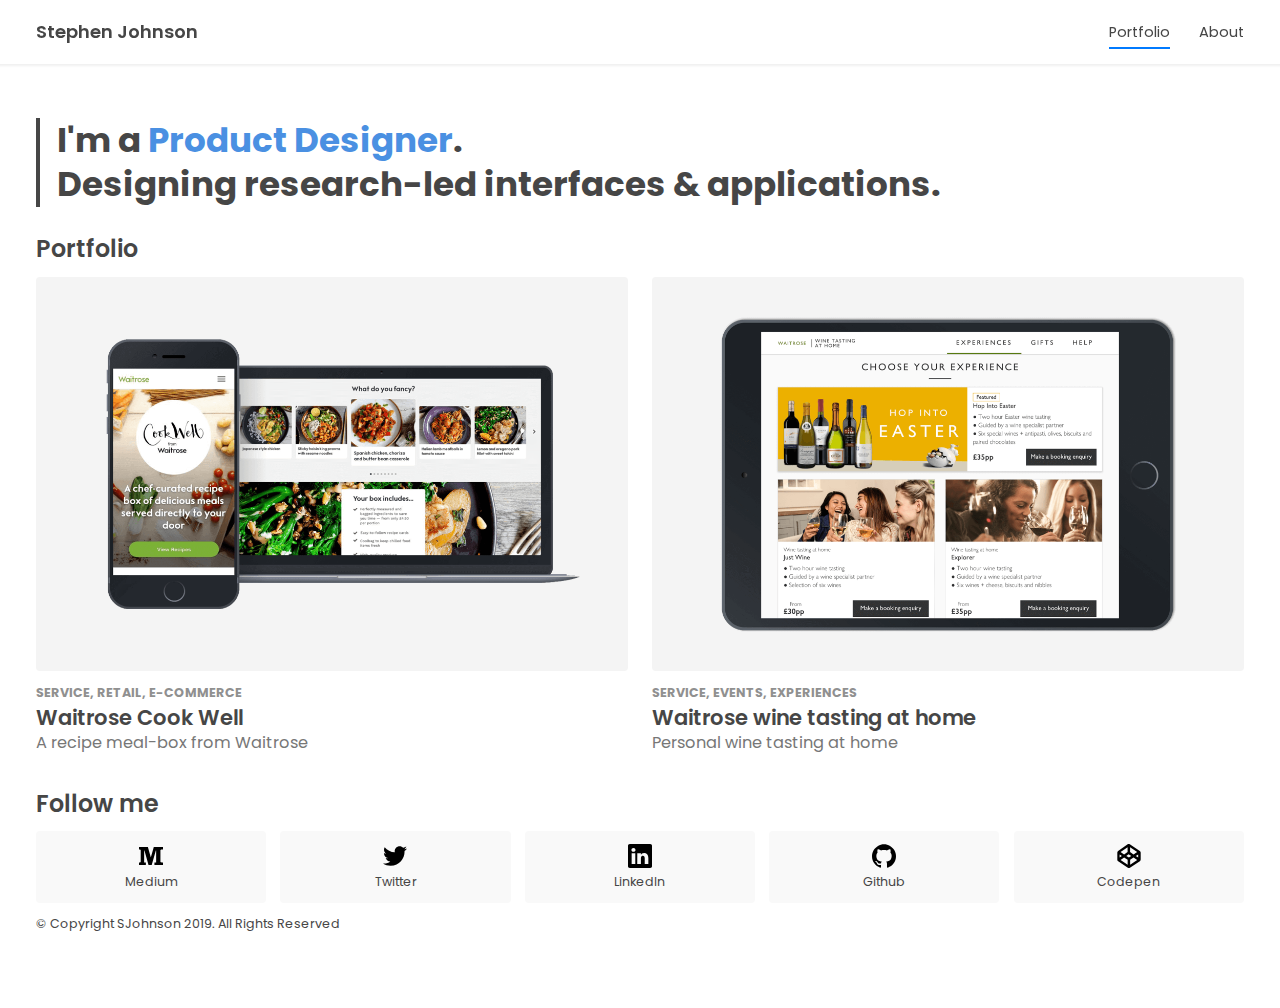
==== index.html @ a0d69700 "-" ====
<!DOCTYPE html>
<html lang="en" >
<head>
<meta charset="UTF-8">
<meta name="viewport" content="width=device-width, initial-scale=1.0">
    <!-- Primary Meta Tags -->
<title>SJohnson | Product Designer Portfolio</title>
<meta name="title" content="SJohnson | Product Designer Portfolio">
<meta name="description" content="I'm a Product Designer. Designing research-led interfaces & applications. I am experienced working in lean start-ups and global premium brands.">

<!-- Open Graph / Facebook -->
<meta property="og:type" content="website">
<meta property="og:url" content="https://s-j-j.github.io/johnson/index.html">
<meta property="og:title" content="SJohnson | Product Designer Portfolio">
<meta property="og:description" content="I'm a Product Designer. Designing research-led interfaces & applications. I am experienced working in lean start-ups and global premium brands.">
<meta property="og:image" content="img/portfolio_wine-tasting.png">

<!-- Twitter -->
<meta property="twitter:card" content="summary_large_image">
<meta property="twitter:url" content="https://s-j-j.github.io/johnson/index.html">
<meta property="twitter:title" content="SJohnson | Product Designer Portfolio">
<meta property="twitter:description" content="I'm a Product Designer. Designing research-led interfaces & applications. I am experienced working in lean start-ups and global premium brands.">
<meta property="twitter:image" content="img/portfolio_wine-tasting.png">

<link rel="stylesheet" type="text/css" href="style.css">
<link href="https://fonts.googleapis.com/css?family=Poppins:400,600,700" rel="stylesheet">


<link rel="icon" href="img/cropped-favicon-32x32.png" sizes="32x32">
<link rel="icon" href="img/cropped-favicon-192x192.png" sizes="192x192">
<link rel="apple-touch-icon-precomposed" href="img/cropped-favicon-180x180.png">
<meta name="msapplication-TileImage" content="img/cropped-favicon-270x270.png">
</head>

<body>
<div class="container">
    <nav class="nav-container">
        <div class="nav__main">
        <div class="nav__logo">
            <a href="https://sjohnson.co.uk">Stephen Johnson</a></div>
        <ul>
          <li><a class="active-item" href="https://sjohnson.co.uk" aria-label="Portfolio">Portfolio</a></li>
          <li><a href="about.html" aria-label="About">About</a></li>
        </ul>
        </div>
    </nav>
<div class="page">

<header>
    <h1 class="quote">I'm a <span style="color:#4A90E2;">Product Designer</span>.<br>Designing research-led interfaces & applications.</h1>
</header>

<h2>Portfolio</h2>
<section class="section__portfolio">
  <article class="portfolio-item">
        <a href="portfolio/waitrose-cookwell.html" aria-label="Waitrose Cook Well portfolio project. View project.">
        <div class="portfolio-item__header">
            <img src="img/portfolio_cookwell.png">
        </div>
        <div class="portfolio-item__description">
            <div class="portfolio-meta">Service, retail, e-commerce</div>
            <div><h3>Waitrose Cook Well</h4></div>
            <div class="portfolio__description-body">A recipe meal-box from Waitrose</div>
        </div>
        </a>
    </article>

    <article class="portfolio-item">
            <a href="portfolio/waitrose-wine-tasting.html" aria-label="Waitrose Cook Well portfolio project. View project.">
            <div class="portfolio-item__header">
                <img src="img/portfolio_wine-tasting.png">
            </div>
            <div class="portfolio-item__description">
                <div class="portfolio-meta">Service, events, experiences</div>
                <div><h3>Waitrose wine tasting at home</h4></div>
                <div class="portfolio__description-body">Personal wine tasting at home</div>
            </div>
            </a>
        </article>
</section>


<h2>Follow me</h2>
<section class="section__social">
    <a class="social__item" href="https://medium.com/@stothejj" target="_blank" rel="noopener" aria-label="Follow me on Medium">
        <div class="social__item__content">
            <div class="social__item-icon"><img width="24" height="24" title="Medium" src="[data-uri]" /></div>
            <div class="social__item-label">Medium</div>
        </div>
    </a>

    <a class="social__item" href="https://twitter.com/stothejj" target="_blank" rel="noopener" aria-label="Follow me on Twitter">
            <div class="social__item__content">
                <div class="social__item-icon"><img width="24" height="24" title="Twitter" src="[data-uri]" /></div>
                <div class="social__item-label">Twitter</div>
            </div>
    </a>

    
    <a class="social__item" href="https://www.linkedin.com/in/stothejj/" target="_blank" rel="noopener" aria-label="Follow me on LinkedIn">
            <div class="social__item__content">
                <div class="social__item-icon"><img width="24" height="24" title="LinkedIn" src="[data-uri]" /></div>
                <div class="social__item-label">LinkedIn</div>
            </div>
    </a>

    <a class="social__item" href="https://github.com/S-J-J" target="_blank" rel="noopener" aria-label="Follow me on Github">
            <div class="social__item__content">
                <div class="social__item-icon"><img width="24" height="24" title="Github" src="[data-uri]" /></div>
                <div class="social__item-label">Github</div>
            </div>
    </a>
    
    <a class="social__item" href="https://codepen.io/stothejj/" target="_blank" rel="noopener" aria-label="Follow me on Codepen">
            <div class="social__item__content">
                <div class="social__item-icon"><img width="24" height="24" title="Codepen" src="[data-uri]" /></div>
                <div class="social__item-label">Codepen</div>
            </div>
    </a>
</section>
</body>

<footer>
        © Copyright SJohnson 2019. All Rights Reserved
</footer>
</div>
</div>
</html>
---- style.css ----
:root {
    /* color */
    --primary-background: #ffffff;
    --secondary-background: rgb(249, 249, 249);
    --hover-background: rgb(240, 240, 240);
    --primary-color: rgb(70, 70, 70);
    --secondary-color: #00823B;
    --interactive-color: rgb(0, 122, 255);  
    --primary-button: rgb(241, 241, 241);
    --primary-text: #050505;
    --primary-text-invert: #ffffff;
    --secondary-text: rgb(126, 126, 126);
    --divider-color: #e6e6e6;
    --nav-color: #000000;
    --meta: rgb(144, 144, 144);
    --body: rgb(119, 119, 119);

    /* typography */
    --step-up-5: 1.9em;
    --step-up-4: 1.7511em;
    --step-up-3: 1.5157em;
    --step-up-2: 1.3195em;
    --step-up-1: 1.1487em;
    --step-up-0: 1em;
    --step-down-1: 0.9em;
    --step-down-2: 0.7em;

    /* spacing */
    --space-x1: 0.5em;
    --space-x2: 1.0em;
    --space-x3: 1.5em;
    --space-x4: 2.0em;
    --space-x5: 2.5em;

  }

* {
    -webkit-font-smoothing: antialiased;
    -moz-osx-font-smoothing: grayscale;
    margin: 0;
    font-family: "Poppins","SF Pro Icons","Helvetica Neue","Helvetica","Arial",sans-serif;
    line-height: 1.3;
  }


  @media (max-width: 600px) {
    html {
      font-size: 16px;
    }
  }
  
  @media (min-width: 600px) {
    html {
      font-size: 16px;
    }
  }
  
  @media (min-width: 1200px) {
    html {
      font-size: 18px;
    }
  }

html, body {
  width: 100%;
  height: 100%;
  background-color: var(--primary-background);
  color: var(--primary-color);
}

.container {
  background-color: none;
}

.page {
  padding-top: 64px;
  max-width: 1440px;
  margin: auto;

    -webkit-animation: fadein 0.5s; /* Safari, Chrome and Opera > 12.1 */
       -moz-animation: fadein 0.5s; /* Firefox < 16 */
        -ms-animation: fadein 0.5s; /* Internet Explorer */
         -o-animation: fadein 0.5s; /* Opera < 12.1 */
            animation: fadein 0.5s;
}

@keyframes fadein {
    from { opacity: 0; }
    to   { opacity: 1; }
}

/* Firefox < 16 */
@-moz-keyframes fadein {
    from { opacity: 0; }
    to   { opacity: 1; }
}

/* Safari, Chrome and Opera > 12.1 */
@-webkit-keyframes fadein {
    from { opacity: 0; }
    to   { opacity: 1; }
}

/* Internet Explorer */
@-ms-keyframes fadein {
    from { opacity: 0; }
    to   { opacity: 1; }
}

/* Opera < 12.1 */
@-o-keyframes fadein {
    from { opacity: 0; }
    to   { opacity: 1; }
}

@media (max-width: 600px) {
  .page {
    padding-left: 1em;
    padding-right: 1em;
  }
}

@media (min-width: 600px) {
  .page {
    padding-left: 2em;
    padding-right: 2em;
  }
}

nav {
  display: flex;
  background-color: var(--primary-background);
  height: 64px;
  -webkit-box-shadow: 0 0px 2px 2px rgba(153, 153, 153, 0.15);
    -moz-box-shadow: 0 0px 2px 2px rgba(153, 153, 153, 0.15);
    box-shadow: 0 0px 2px 2px rgba(153, 153, 153, 0.15);
}

.nav-container {
  position: fixed;
    width: 100%;
    z-index: 1;
}

.nav__main{
  display: inline-flex;
  align-items: center;
  padding: 1em;
  justify-content: space-between;
  max-width: 1440px;
  width: 100%;
  margin: auto;
}

@media (min-width: 600px) {
  .nav__main {
    padding-left: 2em;
    padding-right: 2em;
  }
}

.nav__logo {
  font-size: var(--step-up-0);
  font-weight: 600;
  
}

  /* Icons */
.icon-sm {
  width: 1em;
  height: 1em;
  margin: 0.5em
}

.icon-md {
  width: 2em;
  height: 2em;
}

.icon-chevron-left {
  background-image: url("[data-uri]");
}

.icon-chevron-right {
  background-image: url("[data-uri]");
  -moz-transform: scaleX(-1);
        -o-transform: scaleX(-1);
        -webkit-transform: scaleX(-1);
        transform: scaleX(-1);
}

.icon-social-medium {
  background-image: url("[data-uri]");
}



a {
  text-decoration: none;
  list-style: none;
  color: var(--primary-color);
}

nav ul, nav ul a {
  display: flex;
  text-decoration: none;
  list-style: none;
  font-size: var(--step-down-1);
  color: var(--primary-color);
}

@media (max-width: 600px) {
  .nav ul, nav ul a {
    margin-left: 2em;
  }
}

@media (min-width: 600px) {
  .nav ul, nav ul a {
    margin-left: 2em;
  }
}

nav ul li a {
  position: relative;
  text-decoration: none;
}

nav ul li a:before {
  content: "";
  position: absolute;
  width: 100%;
  height: 2px;
  bottom: -8px;
  left: 0;
  background-color: var(--interactive-color);
  color: black;
  visibility: hidden;
  -webkit-transform: scaleX(0);
  transform: scaleX(0);
  -webkit-transition: all 0.2s ease-in-out 0s;
  transition: all 0.2s ease-in-out 0s;
}

nav ul li a:hover:before {
  visibility: visible;
  -webkit-transform: scaleX(1);
  transform: scaleX(1);
}

.active-item:after {
  content: "";
  position: absolute;
  width: 100%;
  height: 2px;
  bottom: -8px;
  left: 0;
  background-color: var(--interactive-color);
}

.header--hero {
  width: 100%;
  height: 600px;
  padding: 0;
  max-width: none;
  background-color: var(--secondary-background);
  object-fit: cover;
}

@media (max-width: 600px) {
  .header--hero {
    height: 100%;
  }
}

@media (min-width: 600px) {
  .header--hero {
    height: 60vh;
  }
}

@media (min-width: 1200px) {
  .header--hero {
    height: 60vh;
  }
}

header {
  max-width: 1440px;
  margin: auto;
  padding-top: 3em;
  margin-bottom: var(--space-x3);
}

@media (max-width: 600px) {
  header {
    padding-top: 2em;
  }
}

.quote {
  border-left: solid 4px var(--primary-color);
  padding-left: 0.5em;
}

h1 {
  font-size: var(--step-up-5);
  font-weight: 700;
}


h2 {
  font-size: var(--step-up-2);
  font-weight: 600;
  padding-bottom: 0.5em;
}

h3 {
  font-weight: 600;
}

.main-text {
  max-width: 600px;
}

p {
  line-height: 1.4;
  margin-bottom: var(--space-x2);
}

section {
  display: flex;
}

.section__portfolio {
  display: flex;
  align-items: center;
  justify-content: space-between;
  flex-flow: row;
  flex-wrap: wrap;
}

.portfolio-item {
  text-decoration: none;
  margin-bottom: 2em;
}

.portfolio-item:hover {
  webkit-box-shadow: 0px 0px 0px 2px var(--interactive-color);
  -moz-box-shadow: 0px 0px 0px 2px var(--interactive-color);
  box-shadow: 0px 0px 0px 2px var(--interactive-color);
  border-radius: 4px;
}

.portfolio-item__header img:hover {
  transition: all .2s ease-in-out;
  transform: scale(1.04);
}

@media (min-width: 1024px) {
  .portfolio-item {
    width: 49%;
  }
}

.portfolio-meta {
  font-weight: 700;
  text-transform: uppercase;
  font-size: var(--step-down-2);
  color: var(--meta);
  padding-bottom: 0.2em;
}

.portfolio-item__header {
  overflow: hidden;
  object-fit: cover;
  width: auto;
  background-color: #F9F9F9;
  border-radius: 4px;
  display: inline-flex;
}

.portfolio-item__header img {
  transition: all .2s ease-in-out;
  overflow: hidden;
  object-fit: cover;
  width: 100%;
  height:100%;
}

.portfolio-item__description {
  margin-top: 0.5em;
}

.portfolio__description-body {
  font-size: var(--step-down-1);
  color: var(--body);
}

.section__social {
  display: flex;
	flex-direction: row;
	flex-wrap: nowrap;
	justify-content: space-between;
	align-items: flex-start;
  align-content: stretch;
  font-size: var(--step-down-2);
}

.social__item {
  display: flex;
  background-color: var(--secondary-background);
  padding: 0.5em;
  border-radius: 4px;
  justify-content: center;
  width: 18%;
  align-items: center;
  flex-direction: column; 
}

.social__item:hover {
  webkit-box-shadow: inset 0px 0px 0px 2px var(--interactive-color);
-moz-box-shadow: inset 0px 0px 0px 2px var(--interactive-color);
box-shadow: inset 0px 0px 0px 2px var(--interactive-color);
}

.social__item__content {
  display: flex;
  padding: 0.5em;
  border-radius: 4px;
  justify-content: center;
  width: 17%;
  align-items: center;
  flex-direction: column; 
}

footer {
  padding-top: 1em;
  padding-bottom: 6em;
  font-size: var(--step-down-2);
}

.social__item-icon {
  height: 24px;
  width: 24px;
}

.social__item-label {
  padding-top: 0.5em;
}

.two-col {
  display: flex;
  flex-direction:row;
  -webkit-flex-wrap: wrap;
  flex-wrap: wrap;
  margin:0 -15px;
}

.two-col > div {
    flex: 1;
    padding:0 15px;
}

@media (max-width: 600px) {
  .two-col > div {
    flex-basis: auto;
  }
}

.four-col {
  display: flex;
  flex-direction:row;
  margin:0 -15px;
  justify-content: space-evenly;
}

.img--retina {
  transform: scale(0.5);
}

.pagination {
  display: flex;
  justify-content: space-between;
  margin-top: var(--space-x2);
  margin-bottom: var(--space-x2);
}


 /* Buttons */
.button {
  display: inline-flex;
  align-items: center;
  font-size: var(--step-down-1);
  padding: var(--space-x1);
  border-radius: 4px;
  border: 1px solid var(--divider-color);
}

.button:hover {
  webkit-box-shadow: inset 0px 0px 0px 2px var(--interactive-color);
  -moz-box-shadow: inset 0px 0px 0px 2px var(--interactive-color);
  box-shadow: inset 0px 0px 0px 2px var(--interactive-color);
  }

.button-label {
  padding: var(--space-x1);
}
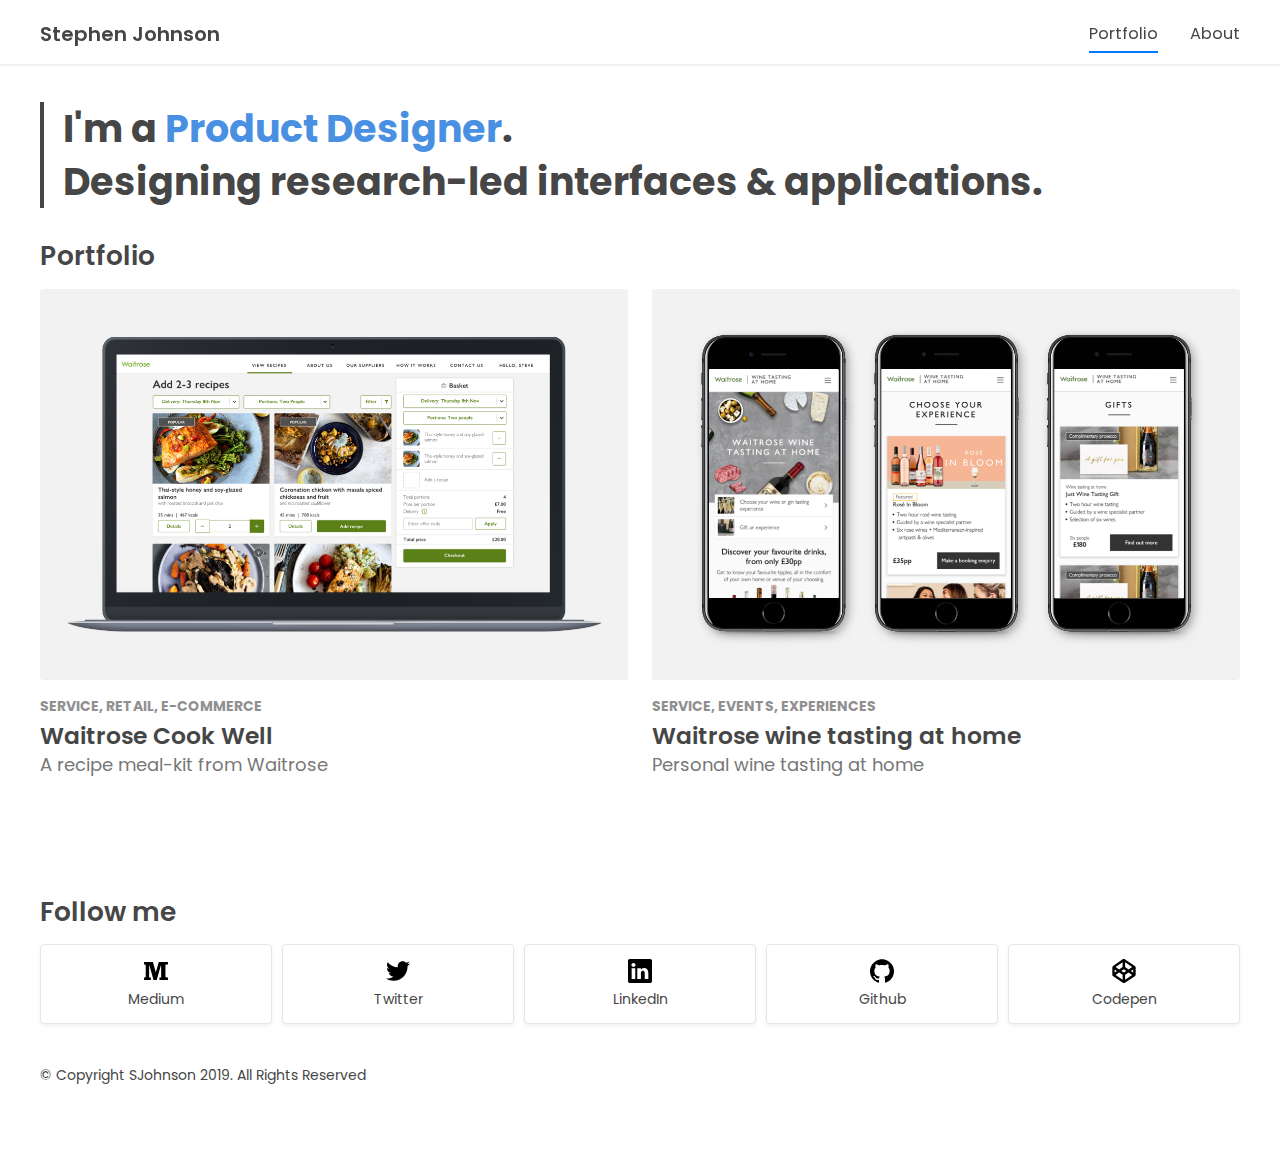
==== commit 04dc37a1: "string change" ====
--- a/index.html
+++ b/index.html
@@ -60,7 +60,7 @@
         <div class="portfolio-item__description">
             <div class="portfolio-meta">Service, retail, e-commerce</div>
             <div><h3>Waitrose Cook Well</h4></div>
-            <div class="portfolio__description-body">A recipe meal-box from Waitrose</div>
+            <div class="portfolio__description-body">A recipe meal-kit from Waitrose</div>
         </div>
         </a>
     </article>
--- a/style.css
+++ b/style.css
@@ -2,7 +2,7 @@
     /* color */
     --primary-background: #ffffff;
     --secondary-background: rgb(249, 249, 249);
-    --hover-background: rgb(240, 240, 240);
+    --hover-background: rgb(248, 248, 248);
     --primary-color: rgb(70, 70, 70);
     --secondary-color: #00823B;
     --interactive-color: rgb(0, 122, 255);  
@@ -31,6 +31,7 @@
     --space-x3: 1.5em;
     --space-x4: 2.0em;
     --space-x5: 2.5em;
+    --space-x6: 3.0em;
 
   }
 
@@ -39,8 +40,9 @@
     -moz-osx-font-smoothing: grayscale;
     margin: 0;
     font-family: "Poppins","SF Pro Icons","Helvetica Neue","Helvetica","Arial",sans-serif;
-    line-height: 1.3;
-  }
+    line-height: 1.4;
+  }
+  
 
 
   @media (max-width: 600px) {
@@ -57,7 +59,7 @@
   
   @media (min-width: 1200px) {
     html {
-      font-size: 18px;
+      font-size: 20px;
     }
   }
 
@@ -68,7 +70,13 @@
   color: var(--primary-color);
 }
 
+
+  /* Layout */
 .container {
+  background-color: none;
+}
+
+.inner-wrapper {
   background-color: none;
 }
 
@@ -165,6 +173,29 @@
   
 }
 
+  /* Images */
+  .img__page-width-100 {
+    width: 100vw;
+    position: relative;
+    left: 50%;
+    right: 50%;
+    margin-left: -50vw;
+    margin-right: -50vw;
+  }
+
+  .img__page-width-80 {
+    width: 80vw;
+    position: relative;
+    left: 50%;
+    right: 50%;
+    margin-left: -40vw;
+    margin-right: -40vw;
+  }
+
+figure {
+  margin-top: var(--space-x3);
+}
+
   /* Icons */
 .icon-sm {
   width: 1em;
@@ -193,6 +224,49 @@
   background-image: url("[data-uri]");
 }
 
+
+
+/* Text */
+figcaption {
+  font-size: var(--step-down-2);
+  text-align: center;
+  margin-bottom: var(--space-x6);
+}
+
+blockquote {
+  font-size: var(--step-up-2);
+  padding-left: 1em;
+  border-left: solid 4px var(--primary-color);
+  margin-top: var(--space-x3);
+  margin-bottom: var(--space-x3);
+  margin-left: var(--space-x3);
+}
+
+.meta {
+  display: inline-flex;
+  list-style: none;
+  font-size: 1em;
+  margin: 0;
+  padding: 0;
+  flex-wrap: wrap;
+}
+
+.meta-item {
+  margin-right: 0.5em;
+  margin-bottom: 0.5em;
+  background-color: var(--hover-background);
+  font-size: 0.8em;
+  padding: 0.6em;
+}
+
+  /* Lists */
+li {
+  padding-bottom: var(--space-x1);
+}
+
+nav li {
+  padding-bottom: 0;
+}
 
 
 a {
@@ -258,49 +332,16 @@
   background-color: var(--interactive-color);
 }
 
-.header--hero {
-  width: 100%;
-  height: 600px;
-  padding: 0;
-  max-width: none;
-  background-color: var(--secondary-background);
-  object-fit: cover;
-}
-
-@media (max-width: 600px) {
-  .header--hero {
-    height: 100%;
-  }
-}
-
-@media (min-width: 600px) {
-  .header--hero {
-    height: 60vh;
-  }
-}
-
-@media (min-width: 1200px) {
-  .header--hero {
-    height: 60vh;
-  }
-}
-
 header {
   max-width: 1440px;
   margin: auto;
-  padding-top: 3em;
   margin-bottom: var(--space-x3);
-}
-
-@media (max-width: 600px) {
-  header {
-    padding-top: 2em;
-  }
 }
 
 .quote {
   border-left: solid 4px var(--primary-color);
   padding-left: 0.5em;
+  margin-top: 1em;
 }
 
 h1 {
@@ -330,6 +371,19 @@
 
 section {
   display: flex;
+  padding-bottom: var(--space-x4);
+}
+
+.section--inner {
+  max-width: 740px;
+    padding-left: 20px;
+    padding-right: 20px;
+}
+
+@media (max-width: 600px) {
+  .section--inner {
+    padding: 0;
+  }
 }
 
 .section__portfolio {
@@ -343,13 +397,6 @@
 .portfolio-item {
   text-decoration: none;
   margin-bottom: 2em;
-}
-
-.portfolio-item:hover {
-  webkit-box-shadow: 0px 0px 0px 2px var(--interactive-color);
-  -moz-box-shadow: 0px 0px 0px 2px var(--interactive-color);
-  box-shadow: 0px 0px 0px 2px var(--interactive-color);
-  border-radius: 4px;
 }
 
 .portfolio-item__header img:hover {
@@ -395,6 +442,7 @@
 .portfolio__description-body {
   font-size: var(--step-down-1);
   color: var(--body);
+  margin-bottom: 2em;
 }
 
 .section__social {
@@ -409,19 +457,19 @@
 
 .social__item {
   display: flex;
-  background-color: var(--secondary-background);
+  background-color: var(--primary-background);
   padding: 0.5em;
   border-radius: 4px;
   justify-content: center;
   width: 18%;
   align-items: center;
-  flex-direction: column; 
+  flex-direction: column;
+  border: 1px solid var(--divider-color); 
+  box-shadow: rgba(0, 0, 0, 0.06) 0px 2px 4px 0px;
 }
 
 .social__item:hover {
-  webkit-box-shadow: inset 0px 0px 0px 2px var(--interactive-color);
--moz-box-shadow: inset 0px 0px 0px 2px var(--interactive-color);
-box-shadow: inset 0px 0px 0px 2px var(--interactive-color);
+background-color: var(--hover-background);
 }
 
 .social__item__content {
@@ -450,11 +498,11 @@
 }
 
 .two-col {
-  display: flex;
+  display: block;
   flex-direction:row;
   -webkit-flex-wrap: wrap;
   flex-wrap: wrap;
-  margin:0 -15px;
+  margin: auto;
 }
 
 .two-col > div {
@@ -495,14 +543,61 @@
   padding: var(--space-x1);
   border-radius: 4px;
   border: 1px solid var(--divider-color);
+  background-color: var(--primary-background);
+  box-shadow: rgba(0, 0, 0, 0.06) 0px 2px 4px 0px;
 }
 
 .button:hover {
-  webkit-box-shadow: inset 0px 0px 0px 2px var(--interactive-color);
-  -moz-box-shadow: inset 0px 0px 0px 2px var(--interactive-color);
-  box-shadow: inset 0px 0px 0px 2px var(--interactive-color);
+  background-color: var(--hover-background);
   }
 
 .button-label {
   padding: var(--space-x1);
+}
+
+.button--nav {
+  position: fixed;
+  top: 5em;
+  z-index: 100;
+}
+
+
+
+.container__statistic {
+  display: flex;
+  justify-content: space-evenly;
+  margin-bottom: var(--space-x6);
+}
+
+.container__statistic__item {
+  box-shadow: rgba(0, 0, 0, 0.06) 0px 2px 4px 0px;
+  width: 42%;
+}
+
+.container__statistic__item--top {
+  padding: 1em;
+}
+
+.container__statistic__item--bottom {
+  box-shadow: rgba(0, 0, 0, 0.06) 0px 2px 4px 0px;
+  padding: 0;
+}
+
+.statistic-image {
+  width: 100%;
+  display: flex;
+}
+
+.statistic-number {
+
+}
+
+.statistic-description {
+  margin: 0;
+  padding-bottom: 1em;
+}
+
+.statistic-date {
+  font-size: var(--step-down-2);
+  margin: 0;
 }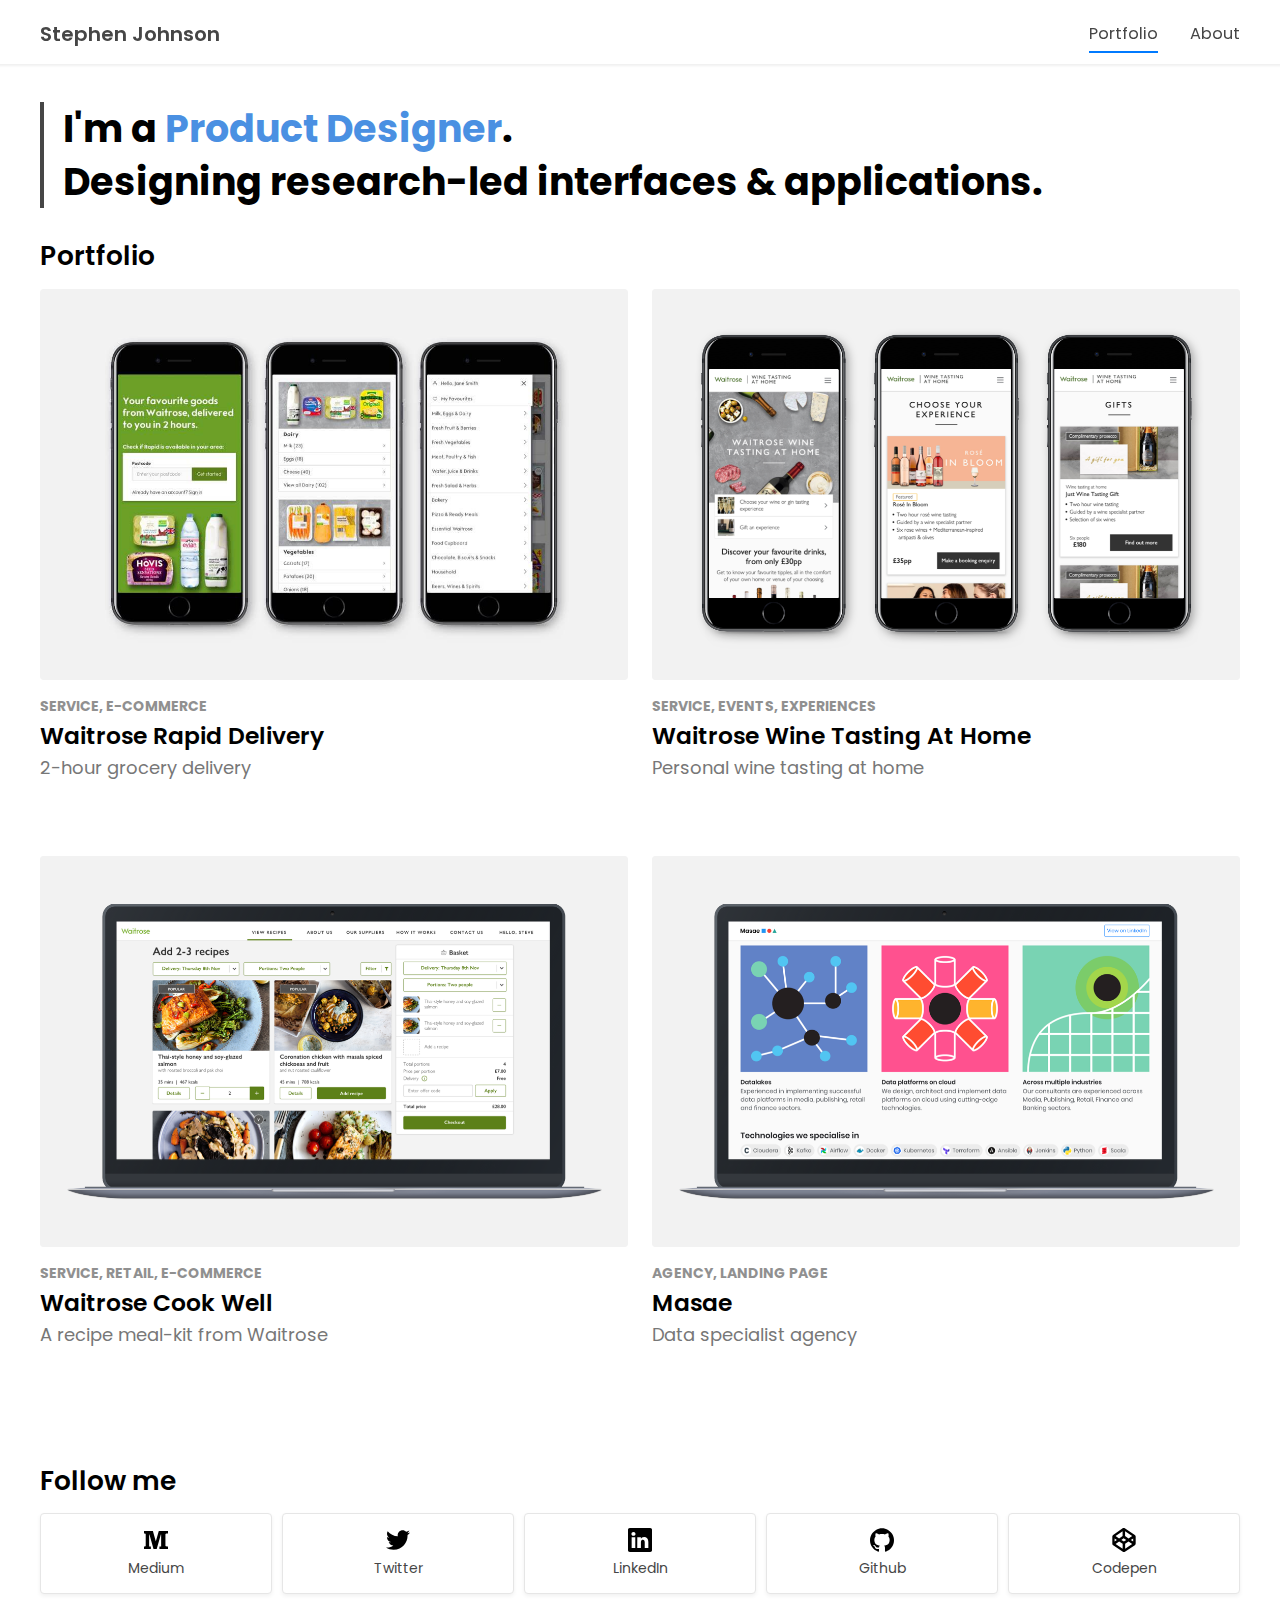
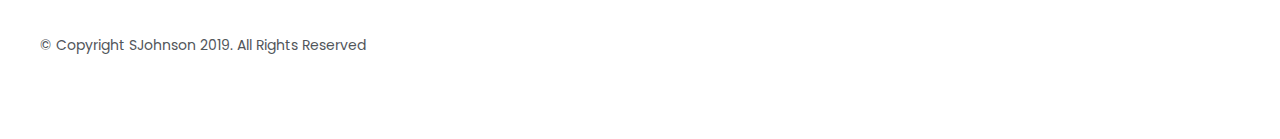
==== commit 42ba3ecd: "added content and pages" ====
--- a/index.html
+++ b/index.html
@@ -7,6 +7,7 @@
 <title>SJohnson | Product Designer Portfolio</title>
 <meta name="title" content="SJohnson | Product Designer Portfolio">
 <meta name="description" content="I'm a Product Designer. Designing research-led interfaces & applications. I am experienced working in lean start-ups and global premium brands.">
+
 
 <!-- Open Graph / Facebook -->
 <meta property="og:type" content="website">
@@ -24,6 +25,7 @@
 
 <link rel="stylesheet" type="text/css" href="style.css">
 <link href="https://fonts.googleapis.com/css?family=Poppins:400,600,700" rel="stylesheet">
+<link rel="stylesheet" href="animate.min.css">
 
 
 <link rel="icon" href="img/cropped-favicon-32x32.png" sizes="32x32">
@@ -47,23 +49,24 @@
 <div class="page">
 
 <header>
-    <h1 class="quote">I'm a <span style="color:#4A90E2;">Product Designer</span>.<br>Designing research-led interfaces & applications.</h1>
+    <h1 class="quote animated fadeInUp faster">I'm a <span style="color:#4A90E2;">Product Designer</span>.<br>Designing research-led interfaces & applications.</h1>
 </header>
 
-<h2>Portfolio</h2>
-<section class="section__portfolio">
-  <article class="portfolio-item">
-        <a href="portfolio/waitrose-cookwell.html" aria-label="Waitrose Cook Well portfolio project. View project.">
-        <div class="portfolio-item__header">
-            <img src="img/portfolio_cookwell.png">
-        </div>
-        <div class="portfolio-item__description">
-            <div class="portfolio-meta">Service, retail, e-commerce</div>
-            <div><h3>Waitrose Cook Well</h4></div>
-            <div class="portfolio__description-body">A recipe meal-kit from Waitrose</div>
-        </div>
-        </a>
-    </article>
+<h2 class="animated fadeInUp">Portfolio</h2>
+<section class="section__portfolio animated fadeInUp">
+
+        <article class="portfolio-item">
+                <a href="portfolio/waitrose-rapid.html" aria-label="Waitrose Rapid portfolio project. View project.">
+                <div class="portfolio-item__header">
+                    <img src="img/waitrose-rapid.jpg">
+                </div>
+                <div class="portfolio-item__description">
+                    <div class="portfolio-meta">Service, e-commerce</div>
+                    <div><h3>Waitrose Rapid Delivery</h4></div>
+                    <div class="portfolio__description-body">2-hour grocery delivery</div>
+                </div>
+                </a>
+            </article>
 
     <article class="portfolio-item">
             <a href="portfolio/waitrose-wine-tasting.html" aria-label="Waitrose Cook Well portfolio project. View project.">
@@ -72,16 +75,43 @@
             </div>
             <div class="portfolio-item__description">
                 <div class="portfolio-meta">Service, events, experiences</div>
-                <div><h3>Waitrose wine tasting at home</h4></div>
+                <div><h3>Waitrose Wine Tasting At Home</h4></div>
                 <div class="portfolio__description-body">Personal wine tasting at home</div>
             </div>
             </a>
         </article>
+
+        <article class="portfolio-item">
+                <a href="portfolio/waitrose-cookwell.html" aria-label="Waitrose Cook Well portfolio project. View project.">
+                <div class="portfolio-item__header">
+                    <img src="img/portfolio_cookwell.png">
+                </div>
+                <div class="portfolio-item__description">
+                    <div class="portfolio-meta">Service, retail, e-commerce</div>
+                    <div><h3>Waitrose Cook Well</h4></div>
+                    <div class="portfolio__description-body">A recipe meal-kit from Waitrose</div>
+                </div>
+                </a>
+            </article>
+
+            <article class="portfolio-item">
+                <a href="portfolio/waitrose-cookwell.html" aria-label="Waitrose Cook Well portfolio project. View project.">
+                <div class="portfolio-item__header">
+                    <img src="img/portfolio-masae.png">
+                </div>
+                <div class="portfolio-item__description">
+                    <div class="portfolio-meta">Agency, Landing page</div>
+                    <div><h3>Masae</h4></div>
+                    <div class="portfolio__description-body">Data specialist agency</div>
+                </div>
+                </a>
+            </article>
+
 </section>
 
 
-<h2>Follow me</h2>
-<section class="section__social">
+<h2 class="animated fadeInUp">Follow me</h2>
+<section class="section__social animated fadeInUp">
     <a class="social__item" href="https://medium.com/@stothejj" target="_blank" rel="noopener" aria-label="Follow me on Medium">
         <div class="social__item__content">
             <div class="social__item-icon"><img width="24" height="24" title="Medium" src="[data-uri]" /></div>
--- a/style.css
+++ b/style.css
@@ -7,7 +7,8 @@
     --secondary-color: #00823B;
     --interactive-color: rgb(0, 122, 255);  
     --primary-button: rgb(241, 241, 241);
-    --primary-text: #050505;
+    --primary-text: #52565b;
+    --headline-text: #000000;
     --primary-text-invert: #ffffff;
     --secondary-text: rgb(126, 126, 126);
     --divider-color: #e6e6e6;
@@ -26,6 +27,7 @@
     --step-down-2: 0.7em;
 
     /* spacing */
+    --space-x0: 0.1em;
     --space-x1: 0.5em;
     --space-x2: 1.0em;
     --space-x3: 1.5em;
@@ -67,7 +69,7 @@
   width: 100%;
   height: 100%;
   background-color: var(--primary-background);
-  color: var(--primary-color);
+  color: var(--primary-text);
 }
 
 
@@ -230,7 +232,7 @@
 figcaption {
   font-size: var(--step-down-2);
   text-align: center;
-  margin-bottom: var(--space-x6);
+  margin-bottom: var(--space-x3);
 }
 
 blockquote {
@@ -344,6 +346,10 @@
   margin-top: 1em;
 }
 
+h1, h2, h3 {
+  color: var(--headline-text);
+}
+
 h1 {
   font-size: var(--step-up-5);
   font-weight: 700;
@@ -353,11 +359,12 @@
 h2 {
   font-size: var(--step-up-2);
   font-weight: 600;
-  padding-bottom: 0.5em;
+  padding-bottom: var(--space-x1);
 }
 
 h3 {
   font-weight: 600;
+  margin-bottom: var(--space-x0);
 }
 
 .main-text {
@@ -375,15 +382,7 @@
 }
 
 .section--inner {
-  max-width: 740px;
-    padding-left: 20px;
-    padding-right: 20px;
-}
-
-@media (max-width: 600px) {
-  .section--inner {
-    padding: 0;
-  }
+  max-width: 640px;
 }
 
 .section__portfolio {
@@ -507,7 +506,6 @@
 
 .two-col > div {
     flex: 1;
-    padding:0 15px;
 }
 
 @media (max-width: 600px) {
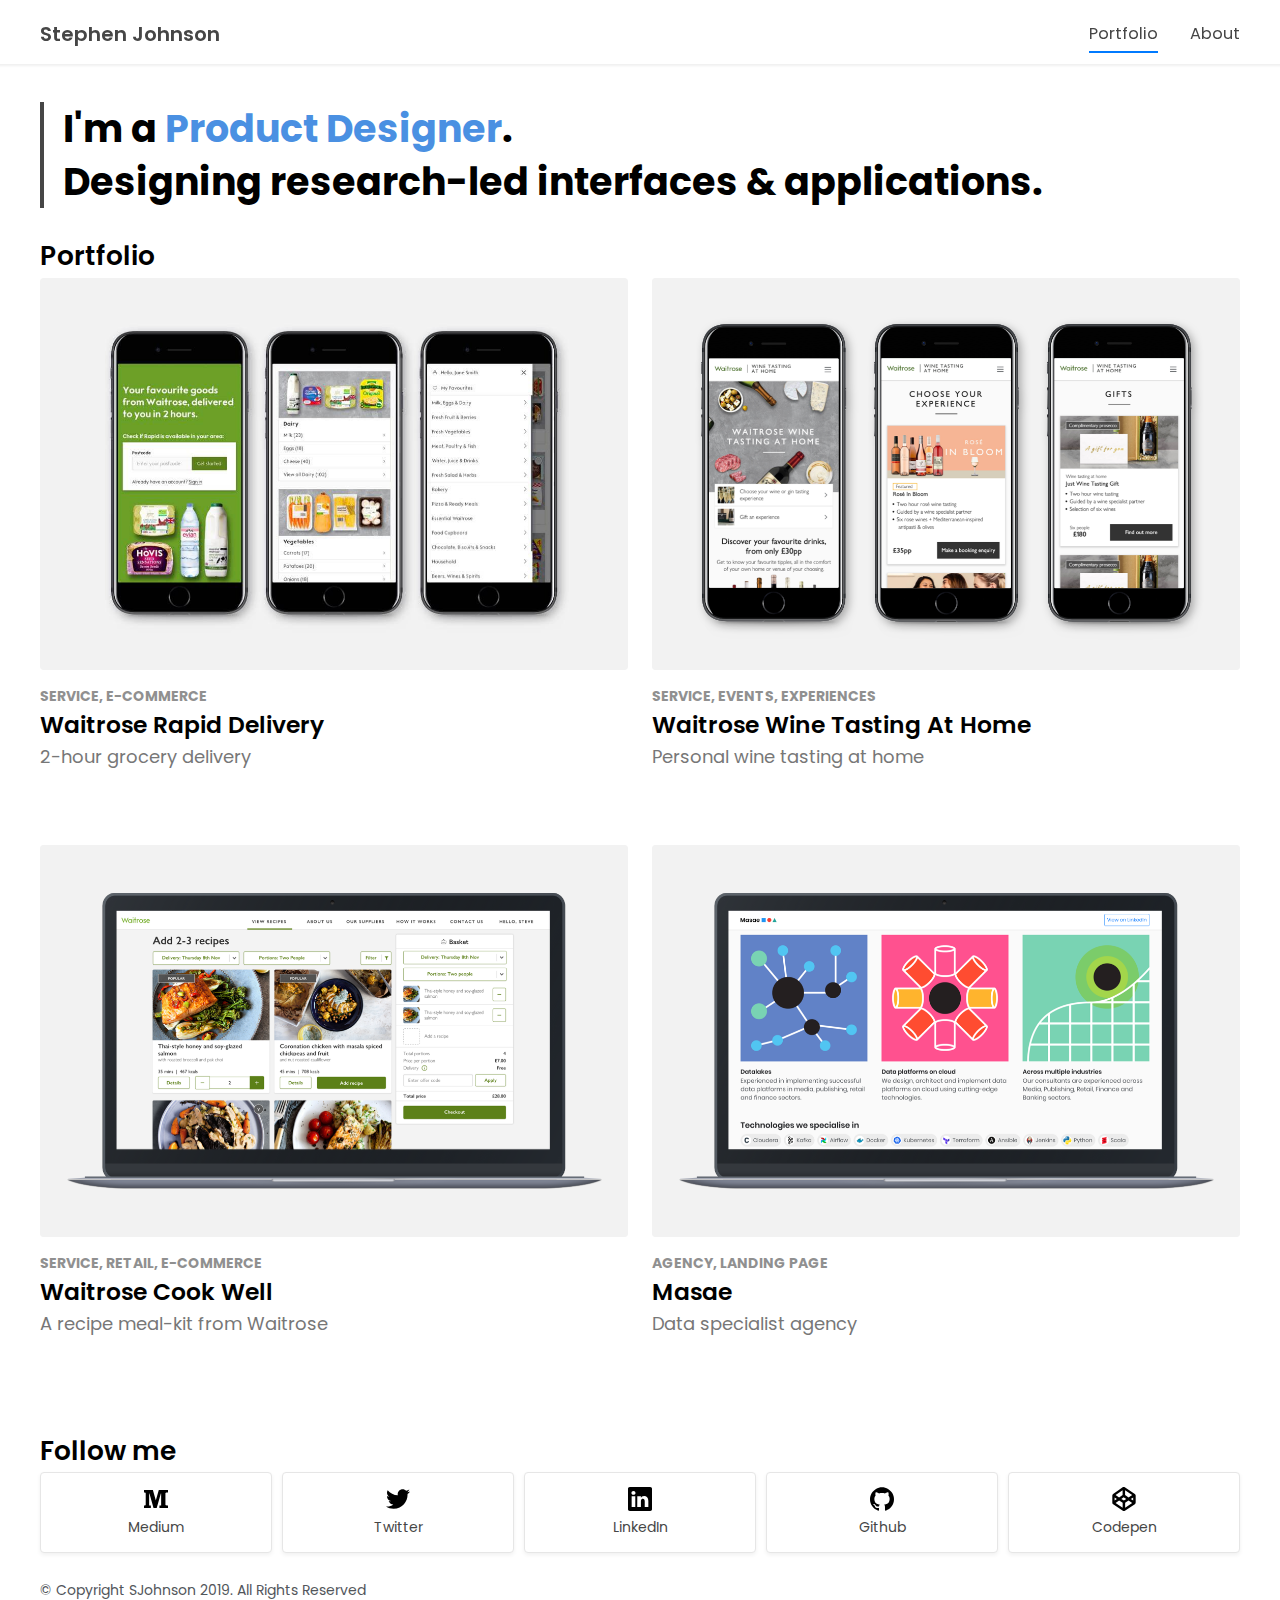
==== commit 9c6e6cba: "added projects" ====
--- a/index.html
+++ b/index.html
@@ -95,7 +95,7 @@
             </article>
 
             <article class="portfolio-item">
-                <a href="portfolio/waitrose-cookwell.html" aria-label="Waitrose Cook Well portfolio project. View project.">
+                <a href="portfolio/masae.html" aria-label="Masae portfolio project. View project.">
                 <div class="portfolio-item__header">
                     <img src="img/portfolio-masae.png">
                 </div>
--- a/style.css
+++ b/style.css
@@ -359,7 +359,7 @@
 h2 {
   font-size: var(--step-up-2);
   font-weight: 600;
-  padding-bottom: var(--space-x1);
+  padding-bottom: var(--space-x0);
 }
 
 h3 {
@@ -378,7 +378,7 @@
 
 section {
   display: flex;
-  padding-bottom: var(--space-x4);
+  padding-bottom: var(--space-x2);
 }
 
 .section--inner {
@@ -598,4 +598,11 @@
 .statistic-date {
   font-size: var(--step-down-2);
   margin: 0;
+}
+
+.video {
+  margin: 0;
+  display: flex;
+  padding: 0;
+  width: 100%;
 }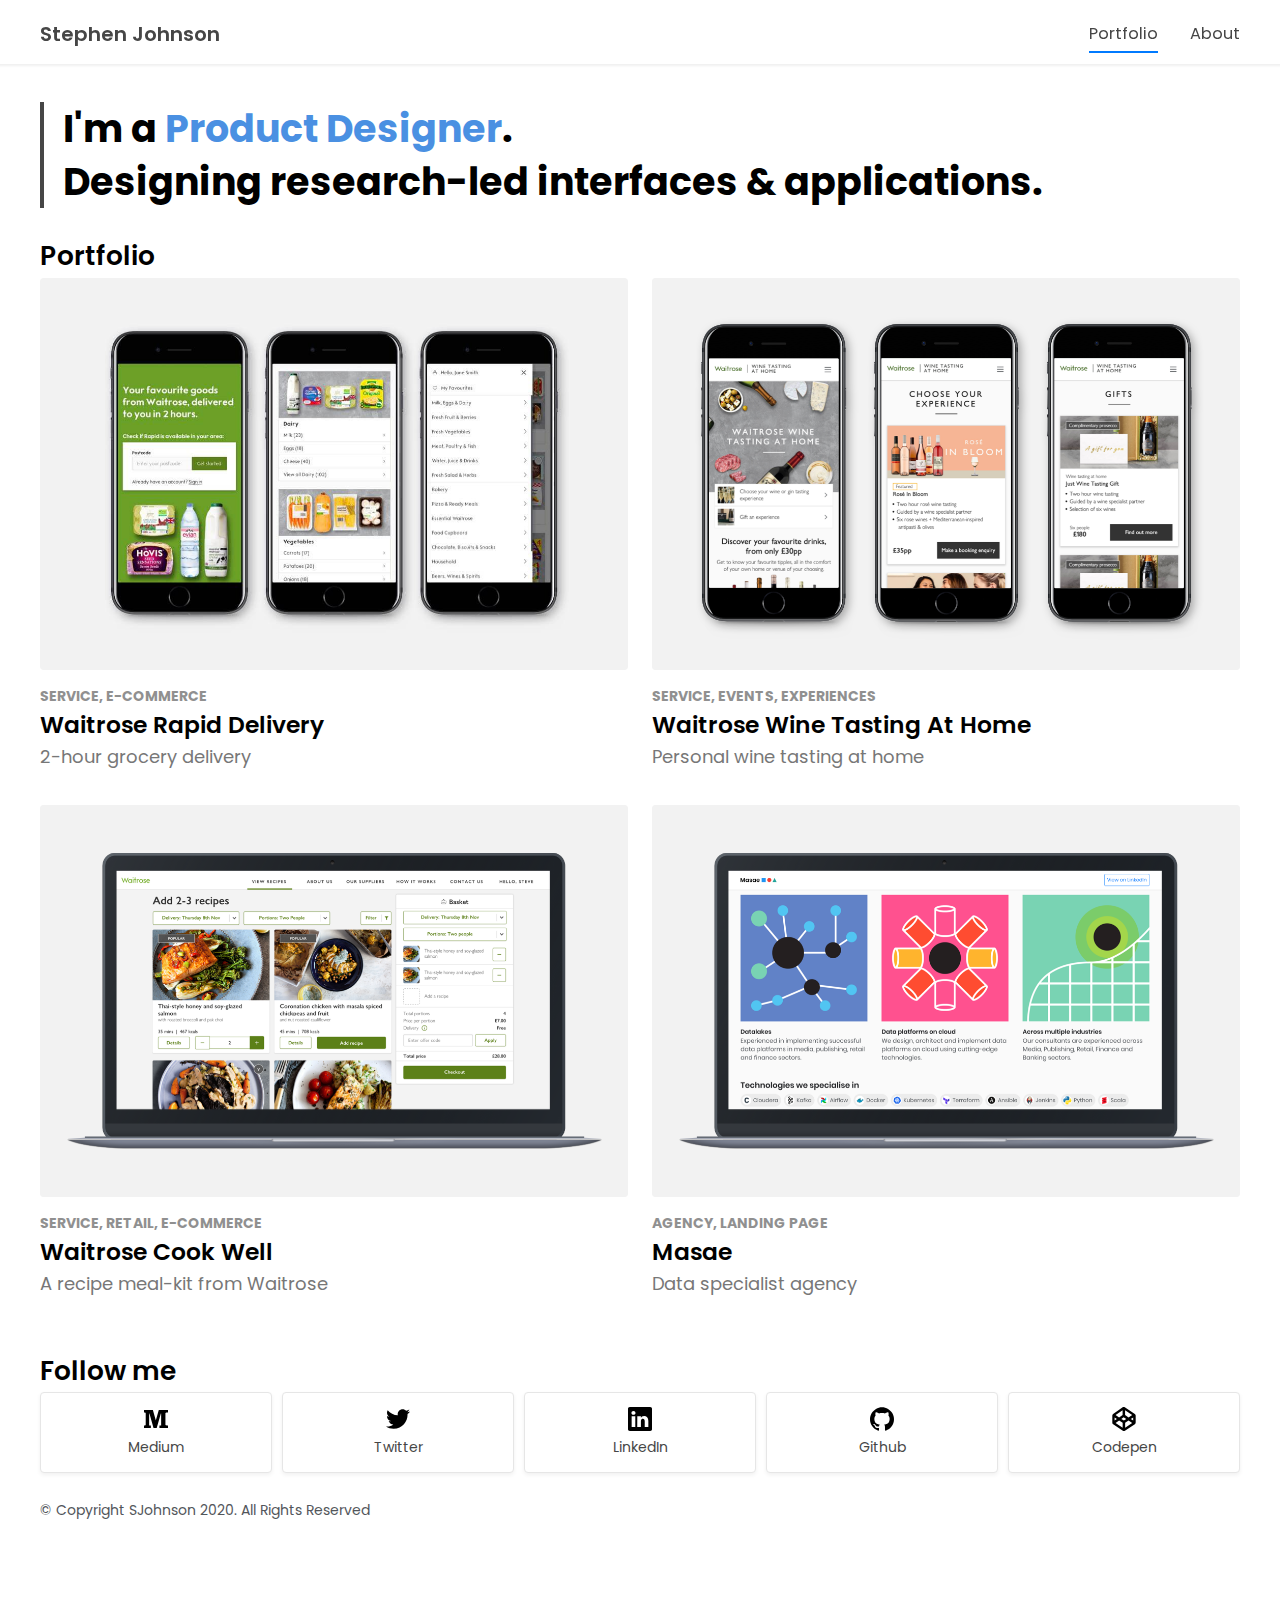
==== commit ee3c4a62: "updated footer" ====
--- a/index.html
+++ b/index.html
@@ -151,7 +151,7 @@
 </body>
 
 <footer>
-        © Copyright SJohnson 2019. All Rights Reserved
+        © Copyright SJohnson 2020. All Rights Reserved
 </footer>
 </div>
 </div>
--- a/style.css
+++ b/style.css
@@ -251,6 +251,7 @@
   margin: 0;
   padding: 0;
   flex-wrap: wrap;
+  margin-bottom: var(--space-x1);
 }
 
 .meta-item {
@@ -395,7 +396,7 @@
 
 .portfolio-item {
   text-decoration: none;
-  margin-bottom: 2em;
+  margin-bottom: 0em;
 }
 
 .portfolio-item__header img:hover {
@@ -586,10 +587,6 @@
   display: flex;
 }
 
-.statistic-number {
-
-}
-
 .statistic-description {
   margin: 0;
   padding-bottom: 1em;
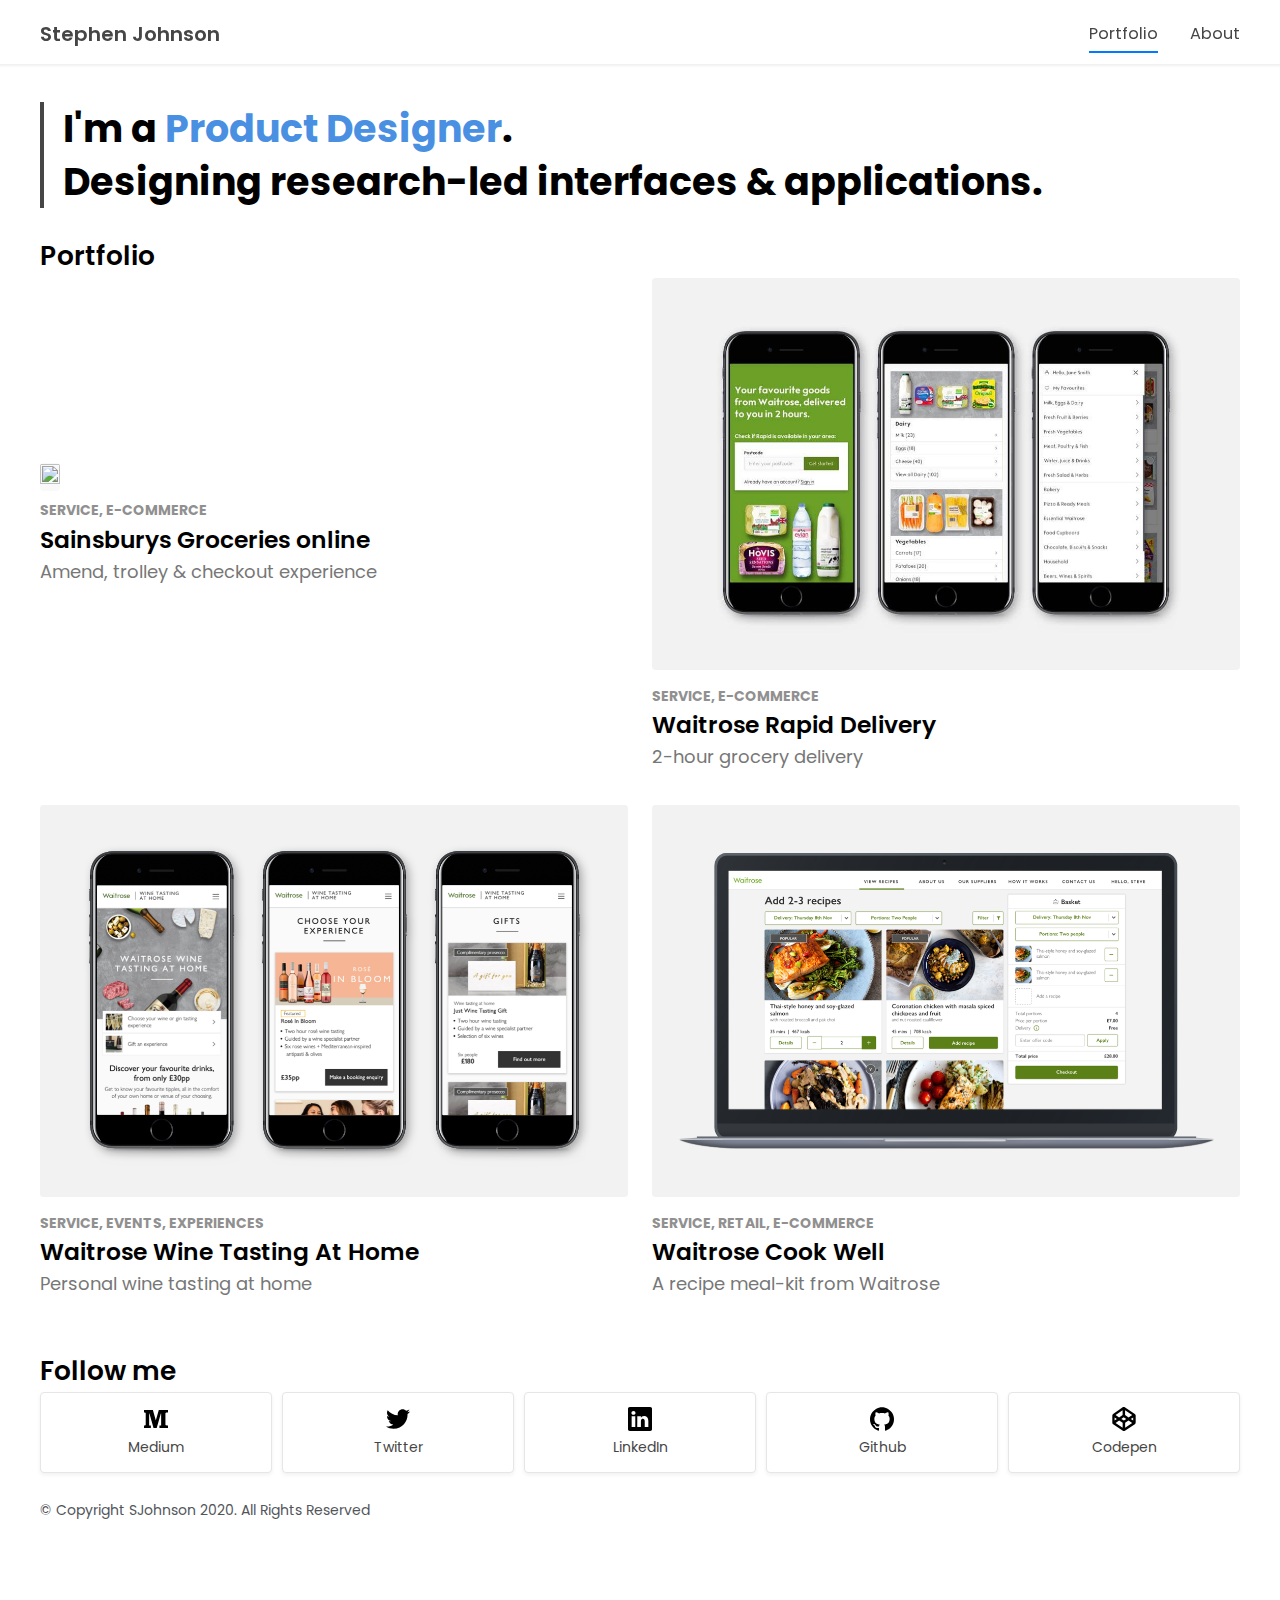
==== commit dfea515d: "new portfolio item" ====
--- a/index.html
+++ b/index.html
@@ -55,6 +55,19 @@
 <h2 class="animated fadeInUp">Portfolio</h2>
 <section class="section__portfolio animated fadeInUp">
 
+    <article class="portfolio-item">
+        <a href="portfolio/sainsburys.html" aria-label="sainsburys portfolio project. View project.">
+        <div class="portfolio-item__header">
+            <img src="img/sainsburys-amend-project.jpg">
+        </div>
+        <div class="portfolio-item__description">
+            <div class="portfolio-meta">Service, e-commerce</div>
+            <div><h3>Sainsburys Groceries online</h4></div>
+            <div class="portfolio__description-body">Amend, trolley & checkout experience</div>
+        </div>
+        </a>
+    </article>
+
         <article class="portfolio-item">
                 <a href="portfolio/waitrose-rapid.html" aria-label="Waitrose Rapid portfolio project. View project.">
                 <div class="portfolio-item__header">
@@ -94,7 +107,7 @@
                 </a>
             </article>
 
-            <article class="portfolio-item">
+            <!--<article class="portfolio-item">
                 <a href="portfolio/masae.html" aria-label="Masae portfolio project. View project.">
                 <div class="portfolio-item__header">
                     <img src="img/portfolio-masae.png">
@@ -105,7 +118,7 @@
                     <div class="portfolio__description-body">Data specialist agency</div>
                 </div>
                 </a>
-            </article>
+            </article>-->
 
 </section>
 
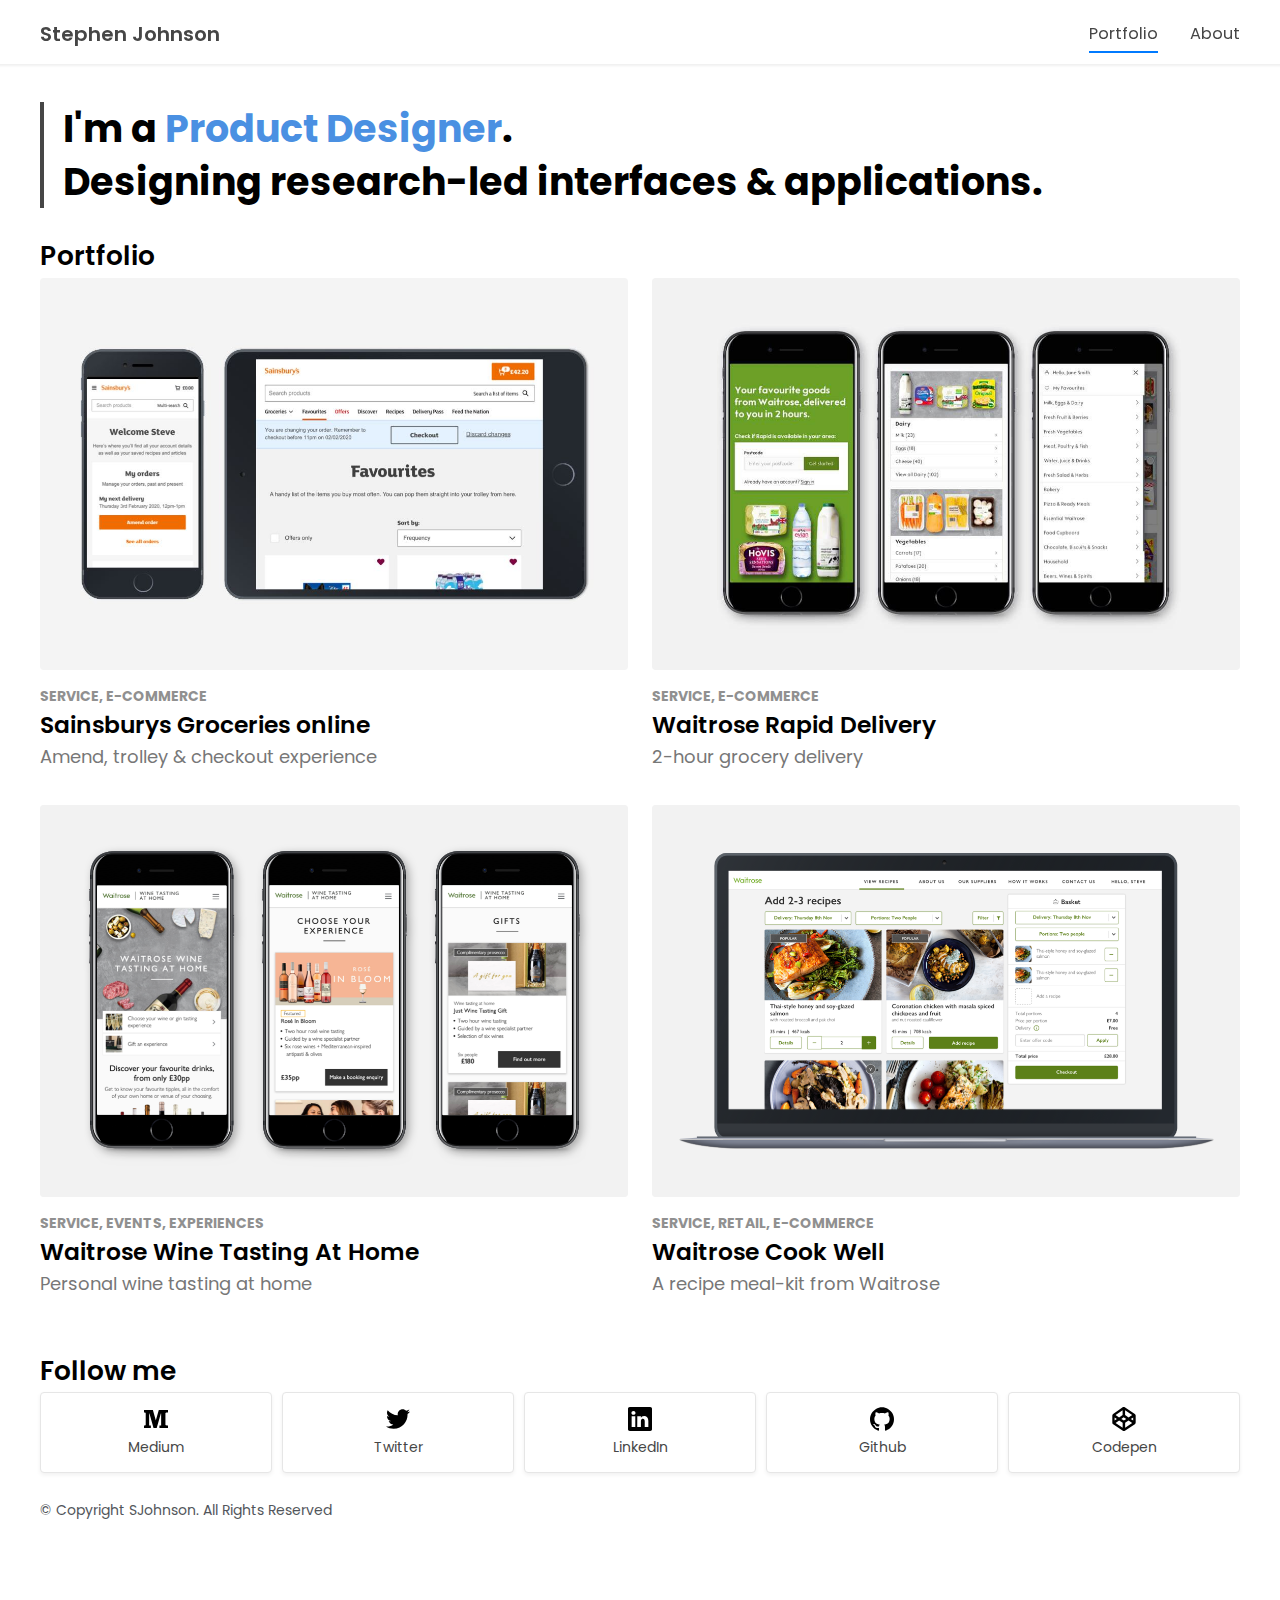
==== commit d4f7061b: "Updated copyright" ====
--- a/index.html
+++ b/index.html
@@ -164,7 +164,7 @@
 </body>
 
 <footer>
-        © Copyright SJohnson 2020. All Rights Reserved
+        © Copyright SJohnson. All Rights Reserved
 </footer>
 </div>
 </div>
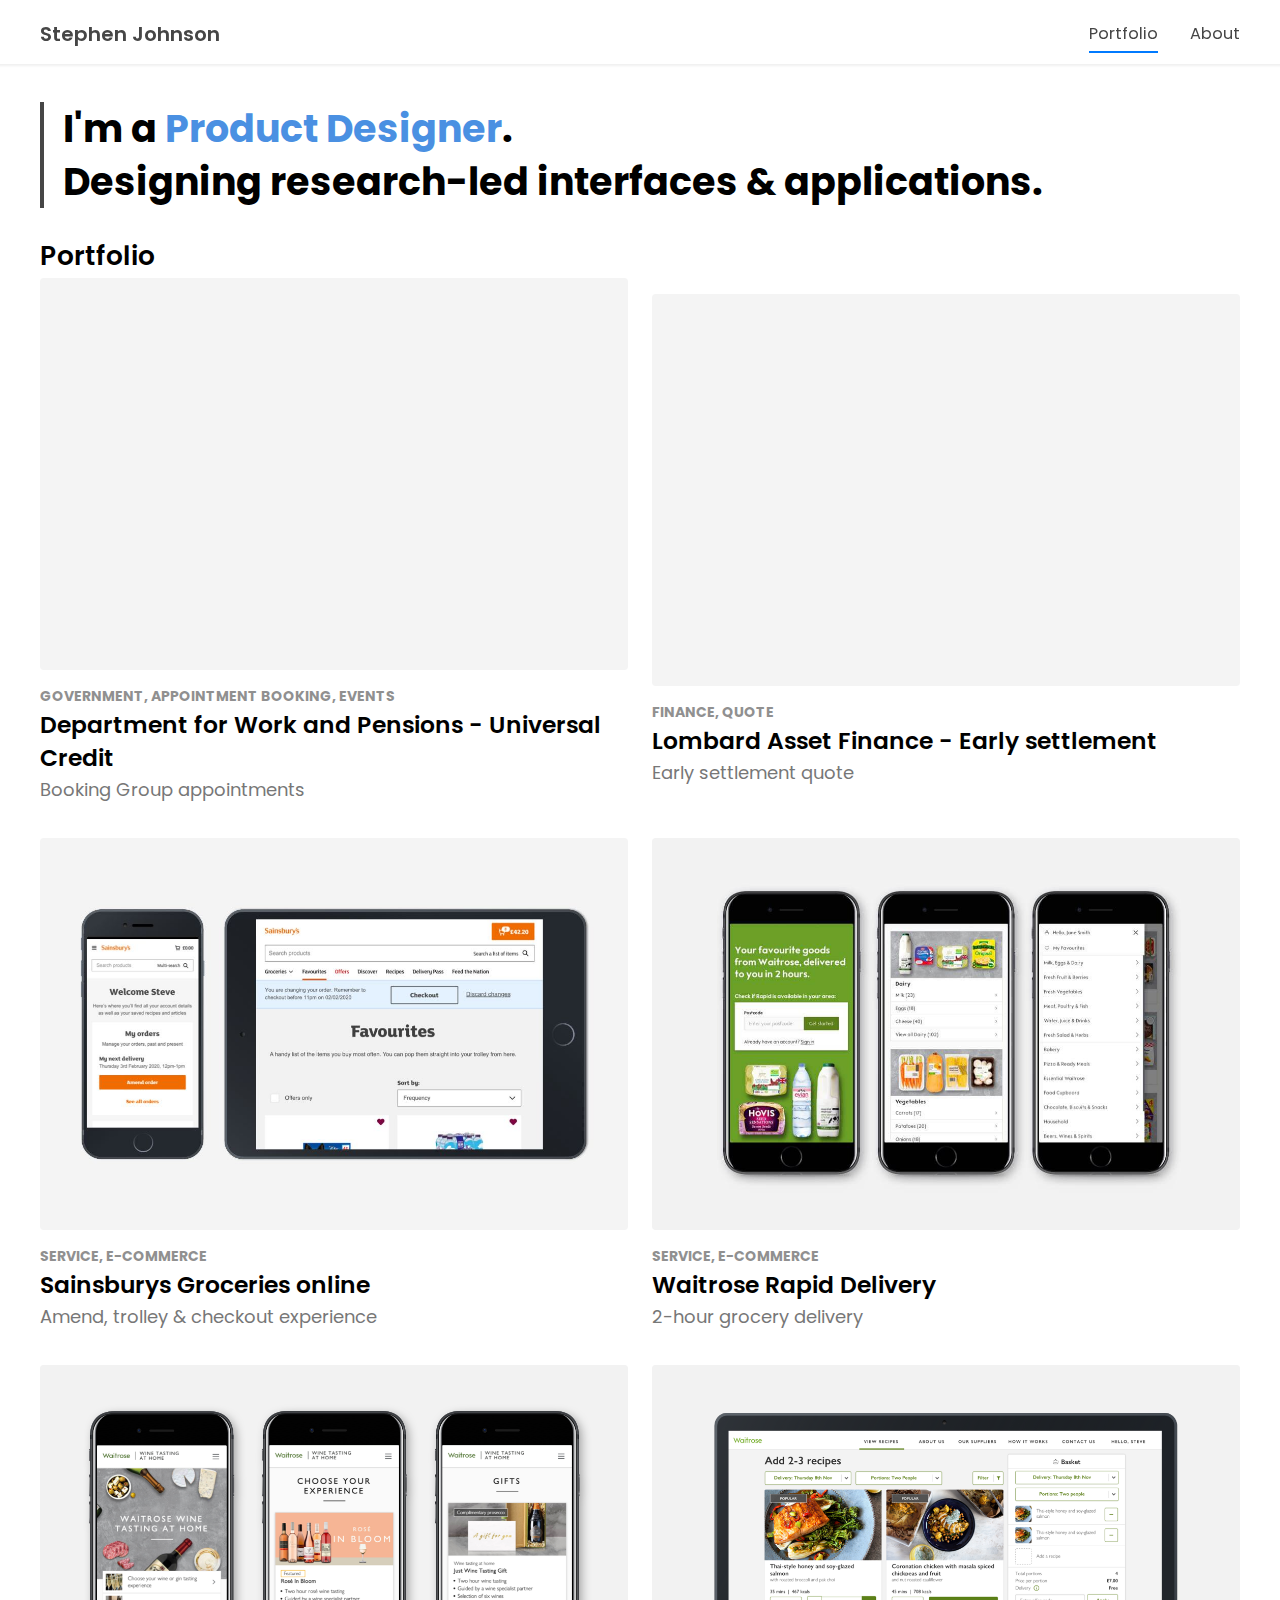
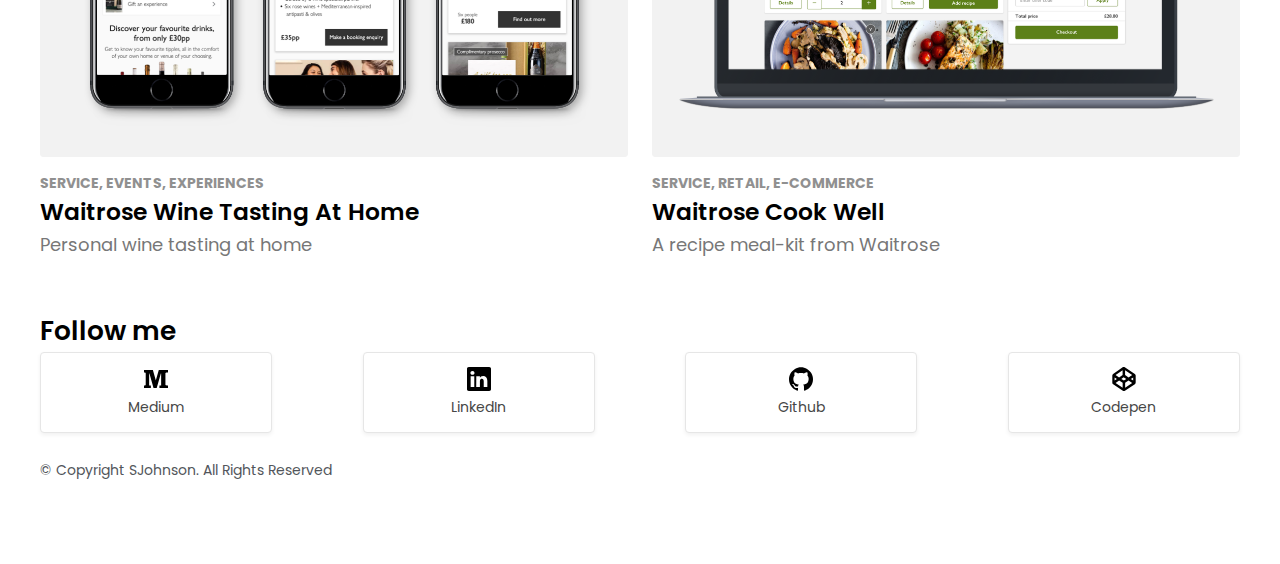
==== commit b6b90037: "updated index and about" ====
--- a/index.html
+++ b/index.html
@@ -54,6 +54,32 @@
 
 <h2 class="animated fadeInUp">Portfolio</h2>
 <section class="section__portfolio animated fadeInUp">
+
+    <article class="portfolio-item">
+        <a href="portfolio/department-of-work-and-pensions.html" aria-label="Department of work and pensions project. View project.">
+        <div class="portfolio-item__header">
+            <img src="img/template-thumbnail.jpg">
+        </div>
+        <div class="portfolio-item__description">
+            <div class="portfolio-meta">Government, Appointment booking, events</div>
+            <div><h3>Department for Work and Pensions - Universal Credit</h4></div>
+            <div class="portfolio__description-body">Booking Group appointments</div>
+        </div>
+        </a>
+    </article>
+
+    <article class="portfolio-item">
+        <a href="portfolio/department-of-work-and-pensions.html" aria-label="Department of work and pensions project. View project.">
+        <div class="portfolio-item__header">
+            <img src="img/template-thumbnail.jpg">
+        </div>
+        <div class="portfolio-item__description">
+            <div class="portfolio-meta">Finance, Quote</div>
+            <div><h3>Lombard Asset Finance - Early settlement</h4></div>
+            <div class="portfolio__description-body">Early settlement quote</div>
+        </div>
+        </a>
+    </article>
 
     <article class="portfolio-item">
         <a href="portfolio/sainsburys.html" aria-label="sainsburys portfolio project. View project.">
@@ -131,14 +157,6 @@
             <div class="social__item-label">Medium</div>
         </div>
     </a>
-
-    <a class="social__item" href="https://twitter.com/stothejj" target="_blank" rel="noopener" aria-label="Follow me on Twitter">
-            <div class="social__item__content">
-                <div class="social__item-icon"><img width="24" height="24" title="Twitter" src="[data-uri]" /></div>
-                <div class="social__item-label">Twitter</div>
-            </div>
-    </a>
-
     
     <a class="social__item" href="https://www.linkedin.com/in/stothejj/" target="_blank" rel="noopener" aria-label="Follow me on LinkedIn">
             <div class="social__item__content">
